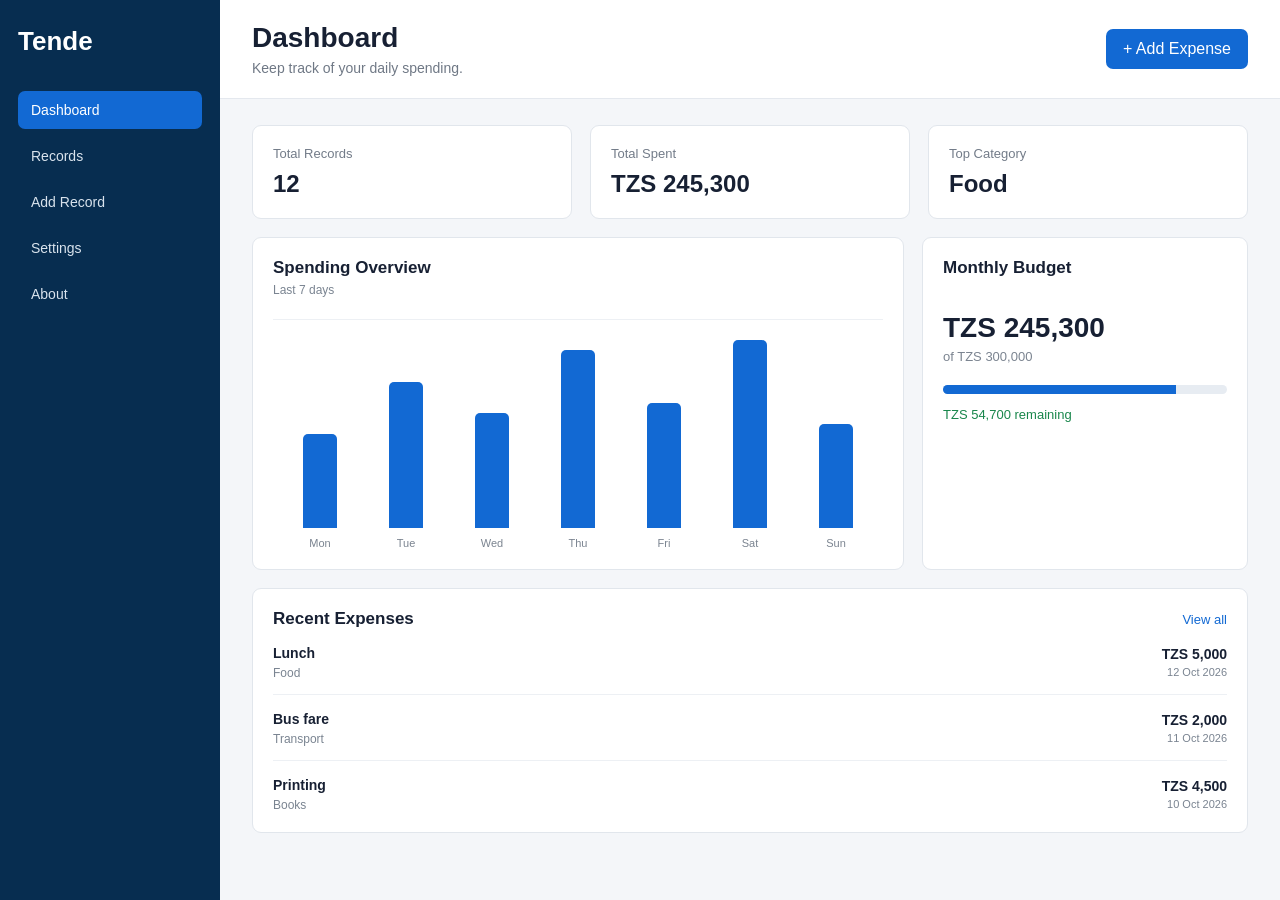
==== tende-finance-tracker-main/index.html @ 4e03a371 "Add M2 responsive interface" ====
<!DOCTYPE html>
<html lang="en">

<head>
    <meta charset="UTF-8">
    <meta name="viewport" content="width=device-width, initial-scale=1.0">
    <title>Tende</title>
    <link rel="stylesheet" href="styles/style.css">
</head>

<body>

    <div class="app">

        <aside class="sidebar">
            <div class="brand">
                <h2>Tende</h2>
            </div>

            <nav class="sidebar-nav">
                <a href="#dashboard" class="active">Dashboard</a>
                <a href="#records">Records</a>
                <a href="#add-record">Add Record</a>
                <a href="#settings">Settings</a>
                <a href="#about">About</a>
            </nav>
        </aside>

        <div class="main-area">

            <header class="topbar">
                <div>
                    <h1>Dashboard</h1>
                    <p>Keep track of your daily spending.</p>
                </div>

                <button class="add-btn">+ Add Expense</button>
            </header>

            <main>

                <section id="dashboard">

                    <div class="summary-grid">

                        <article class="summary-card">
                            <p>Total Records</p>
                            <h2 id="total-records">12</h2>
                        </article>

                        <article class="summary-card">
                            <p>Total Spent</p>
                            <h2 id="total-spent">TZS 245,300</h2>
                        </article>

                        <article class="summary-card">
                            <p>Top Category</p>
                            <h2 id="top-category">Food</h2>
                        </article>

                    </div>

                    <div class="dashboard-row">

                        <section class="panel chart-panel">
                            <div class="panel-header">
                                <div>
                                    <h2>Spending Overview</h2>
                                    <p>Last 7 days</p>
                                </div>
                            </div>

                            <div class="chart-box">
                                <div class="bar-group">
                                    <div class="bar" style="height: 45%"></div>
                                    <span>Mon</span>
                                </div>

                                <div class="bar-group">
                                    <div class="bar" style="height: 70%"></div>
                                    <span>Tue</span>
                                </div>

                                <div class="bar-group">
                                    <div class="bar" style="height: 55%"></div>
                                    <span>Wed</span>
                                </div>

                                <div class="bar-group">
                                    <div class="bar" style="height: 85%"></div>
                                    <span>Thu</span>
                                </div>

                                <div class="bar-group">
                                    <div class="bar" style="height: 60%"></div>
                                    <span>Fri</span>
                                </div>

                                <div class="bar-group">
                                    <div class="bar" style="height: 90%"></div>
                                    <span>Sat</span>
                                </div>

                                <div class="bar-group">
                                    <div class="bar" style="height: 50%"></div>
                                    <span>Sun</span>
                                </div>
                            </div>
                        </section>

                        <section class="panel budget-panel">
                            <h2>Monthly Budget</h2>

                            <div class="budget-number" id="budget-spent">
                                TZS 245,300
                            </div>

                            <p class="budget-limit">
                                of TZS 300,000
                            </p>

                            <div class="budget-track">
                                <div class="budget-fill"></div>
                            </div>

                            <p class="budget-status" id="budget-status">
                                TZS 54,700 remaining
                            </p>
                        </section>

                    </div>

                    <section class="panel recent-panel">

                        <div class="panel-header">
                            <h2>Recent Expenses</h2>
                            <a href="#records">View all</a>
                        </div>

                        <div class="recent-item">
                            <div>
                                <strong>Lunch</strong>
                                <p>Food</p>
                            </div>

                            <div class="recent-right">
                                <strong>TZS 5,000</strong>
                                <span>12 Oct 2026</span>
                            </div>
                        </div>

                        <div class="recent-item">
                            <div>
                                <strong>Bus fare</strong>
                                <p>Transport</p>
                            </div>

                            <div class="recent-right">
                                <strong>TZS 2,000</strong>
                                <span>11 Oct 2026</span>
                            </div>
                        </div>

                        <div class="recent-item">
                            <div>
                                <strong>Printing</strong>
                                <p>Books</p>
                            </div>

                            <div class="recent-right">
                                <strong>TZS 4,500</strong>
                                <span>10 Oct 2026</span>
                            </div>
                        </div>

                    </section>

                </section>


                <section id="records" class="page-screen">

                    <div class="section-heading">
                        <div>
                            <h1>Records</h1>
                            <p>View and manage your expenses.</p>
                        </div>

                        <button class="add-btn">+ Add Expense</button>
                    </div>

                    <section class="panel records-panel">

                        <div class="records-tools">
                            <input type="search" id="record-search" placeholder="Search expenses..."
                                aria-label="Search expenses">

                            <select id="category-filter" aria-label="Filter by category">
                                <option value="">All Categories</option>
                                <option>Food</option>
                                <option>Transport</option>
                                <option>Books</option>
                                <option>Entertainment</option>
                                <option>Fees</option>
                                <option>Other</option>
                            </select>

                            <select id="record-sort" aria-label="Sort expenses">
                                <option value="newest">Newest first</option>
                                <option value="oldest">Oldest first</option>
                                <option value="amount-high">Amount high to low</option>
                                <option value="amount-low">Amount low to high</option>
                            </select>
                        </div>

                        <div class="table-wrap">
                            <table>
                                <thead>
                                    <tr>
                                        <th>Date</th>
                                        <th>Description</th>
                                        <th>Category</th>
                                        <th>Amount</th>
                                        <th>Actions</th>
                                    </tr>
                                </thead>

                                <tbody id="records-body">
                                    <tr>
                                        <td>12 Oct 2026</td>
                                        <td>Lunch</td>
                                        <td>Food</td>
                                        <td>TZS 5,000</td>
                                        <td>
                                            <button class="action-btn">Edit</button>
                                            <button class="action-btn delete">Delete</button>
                                        </td>
                                    </tr>

                                    <tr>
                                        <td>11 Oct 2026</td>
                                        <td>Bus fare</td>
                                        <td>Transport</td>
                                        <td>TZS 2,000</td>
                                        <td>
                                            <button class="action-btn">Edit</button>
                                            <button class="action-btn delete">Delete</button>
                                        </td>
                                    </tr>

                                    <tr>
                                        <td>10 Oct 2026</td>
                                        <td>Printing</td>
                                        <td>Books</td>
                                        <td>TZS 4,500</td>
                                        <td>
                                            <button class="action-btn">Edit</button>
                                            <button class="action-btn delete">Delete</button>
                                        </td>
                                    </tr>
                                </tbody>
                            </table>
                        </div>

                    </section>

                </section>


                <section id="add-record" class="page-screen">

                    <div class="section-heading">
                        <div>
                            <h1>Add Record</h1>
                            <p>Add a new expense.</p>
                        </div>
                    </div>

                    <section class="panel form-panel">

                        <form id="expense-form">

                            <div class="form-group">
                                <label for="description">Description</label>
                                <input type="text" id="description" name="description" placeholder="Lunch at cafeteria">
                                <small class="error-message" id="description-error"></small>
                            </div>

                            <div class="form-group">
                                <label for="amount">Amount</label>
                                <input type="number" id="amount" name="amount" placeholder="5000">
                                <small class="error-message" id="amount-error"></small>
                            </div>

                            <div class="form-group">
                                <label for="category">Category</label>
                                <select id="category" name="category">
                                    <option value="">Choose category</option>
                                    <option>Food</option>
                                    <option>Transport</option>
                                    <option>Books</option>
                                    <option>Entertainment</option>
                                    <option>Fees</option>
                                    <option>Other</option>
                                </select>
                                <small class="error-message" id="category-error"></small>
                            </div>

                            <div class="form-group">
                                <label for="date">Date</label>
                                <input type="date" id="date" name="date">
                                <small class="error-message" id="date-error"></small>
                            </div>

                            <div class="form-actions">
                                <button type="submit" class="add-btn">
                                    Save Expense
                                </button>

                                <button type="reset" class="cancel-btn">
                                    Cancel
                                </button>
                            </div>

                            <p id="form-status" class="form-status" aria-live="polite"></p>

                        </form>

                    </section>

                </section>


                <section id="settings" class="page-screen">

                    <div class="section-heading">
                        <div>
                            <h1>Settings</h1>
                            <p>Manage your preferences and saved data.</p>
                        </div>
                    </div>

                    <div class="settings-grid">

                        <section class="panel">
                            <h2>Currency</h2>

                            <div class="form-group">
                                <label for="currency">Base currency</label>
                                <select id="currency">
                                    <option value="TZS">TZS</option>
                                    <option value="USD">USD</option>
                                    <option value="RWF">RWF</option>
                                </select>
                            </div>

                            <div class="form-group">
                                <label for="usd-rate">USD rate</label>
                                <input type="number" id="usd-rate" value="2600">
                            </div>

                            <div class="form-group">
                                <label for="rwf-rate">RWF rate</label>
                                <input type="number" id="rwf-rate" value="0.70" step="0.01">
                            </div>

                            <button class="add-btn">Save Settings</button>
                        </section>

                        <section class="panel">
                            <h2>Data</h2>

                            <p class="settings-text">
                                Export your records or import saved data.
                            </p>

                            <div class="settings-actions">
                                <button class="cancel-btn">Export JSON</button>
                                <button class="cancel-btn">Import JSON</button>
                                <button class="danger-btn">Clear Data</button>
                            </div>
                        </section>

                    </div>

                </section>


                <section id="about" class="page-screen">

                    <div class="section-heading">
                        <div>
                            <h1>About Tende</h1>
                            <p>A simple student finance tracker.</p>
                        </div>
                    </div>

                    <section class="panel about-panel">

                        <h2>What is Tende?</h2>

                        <p>
                            Tende is a simple finance tracker made for students.
                            It helps a student record expenses and understand
                            where most of their money is going.
                        </p>

                        <p>
                            I built it around common student expenses such as
                            food, transport, books, entertainment and fees.
                        </p>

                        <div class="about-details">
                            <p><strong>Built by:</strong> Fanuel Kangira</p>
                            <p><strong>GitHub:</strong> fkangira</p>
                            <p><strong>Project:</strong> Web Development Assignment</p>
                        </div>

                    </section>

                </section>

            </main>

        </div>

    </div>

    <script src="scripts/validators.js"></script>
    <script src="scripts/state.js"></script>
    <script src="scripts/search.js"></script>
    <script src="scripts/ui.js"></script>
    <script src="scripts/app.js"></script>
</body>

</html>
---- tende-finance-tracker-main/styles/style.css ----
* {
    box-sizing: border-box;
}

body {
    margin: 0;
    font-family: Arial, sans-serif;
    background: #f4f6f9;
    color: #172033;
}

button,
input,
select {
    font: inherit;
}

.app {
    display: flex;
    min-height: 100vh;
}

/* sidebar */

.sidebar {
    width: 220px;
    min-height: 100vh;
    background: #072d50;
    color: white;
    padding: 26px 18px;
}

.brand h2 {
    margin: 0 0 34px;
    font-size: 26px;
}

.sidebar-nav {
    display: flex;
    flex-direction: column;
    gap: 8px;
}

.sidebar-nav a {
    color: #d9e3ed;
    text-decoration: none;
    padding: 11px 13px;
    border-radius: 7px;
    font-size: 14px;
}

.sidebar-nav a:hover,
.sidebar-nav a:focus,
.sidebar-nav a.active {
    background: #1269d3;
    color: white;
}

/* main area */

.main-area {
    flex: 1;
    min-width: 0;
}

.topbar {
    min-height: 92px;
    background: white;
    border-bottom: 1px solid #e4e8ee;
    padding: 22px 32px;
    display: flex;
    align-items: center;
    justify-content: space-between;
    gap: 20px;
}

.topbar h1 {
    margin: 0;
    font-size: 28px;
}

.topbar p {
    margin: 6px 0 0;
    color: #6f7885;
    font-size: 14px;
}

.add-btn {
    border: 0;
    background: #1269d3;
    color: white;
    padding: 11px 17px;
    border-radius: 7px;
    cursor: pointer;
}

.add-btn:hover,
.add-btn:focus {
    background: #0e5bb8;
}

main {
    padding: 26px 32px 40px;
}

/* summary cards */

.summary-grid {
    display: grid;
    grid-template-columns: repeat(3, 1fr);
    gap: 18px;
    margin-bottom: 18px;
}

.summary-card,
.panel {
    background: white;
    border: 1px solid #e1e6ec;
    border-radius: 9px;
}

.summary-card {
    padding: 20px;
}

.summary-card p {
    margin: 0 0 9px;
    color: #737c89;
    font-size: 13px;
}

.summary-card h2 {
    margin: 0;
    font-size: 24px;
}

/* middle section */

.dashboard-row {
    display: grid;
    grid-template-columns: 2fr 1fr;
    gap: 18px;
    margin-bottom: 18px;
}

.panel {
    padding: 20px;
}

.panel-header {
    display: flex;
    align-items: center;
    justify-content: space-between;
    gap: 15px;
}

.panel-header h2,
.budget-panel h2 {
    margin: 0;
    font-size: 17px;
}

.panel-header p {
    margin: 5px 0 0;
    color: #7a8491;
    font-size: 12px;
}

.panel-header a {
    color: #1269d3;
    text-decoration: none;
    font-size: 13px;
}

/* chart */

.chart-box {
    height: 230px;
    margin-top: 22px;
    display: flex;
    align-items: flex-end;
    justify-content: space-between;
    gap: 16px;
    padding: 20px 12px 0;
    border-top: 1px solid #edf0f4;
}

.bar-group {
    flex: 1;
    height: 100%;
    display: flex;
    flex-direction: column;
    justify-content: flex-end;
    align-items: center;
    gap: 9px;
}

.bar {
    width: 70%;
    max-width: 34px;
    background: #1269d3;
    border-radius: 5px 5px 0 0;
}

.bar-group span {
    color: #7b8490;
    font-size: 11px;
}

/* budget */

.budget-panel {
    display: flex;
    flex-direction: column;
}

.budget-number {
    margin-top: 34px;
    font-size: 28px;
    font-weight: bold;
}

.budget-limit {
    margin: 5px 0 21px;
    color: #7b8490;
    font-size: 13px;
}

.budget-track {
    width: 100%;
    height: 9px;
    background: #e7ecf2;
    border-radius: 20px;
    overflow: hidden;
}

.budget-fill {
    width: 82%;
    height: 100%;
    background: #1269d3;
}

.budget-status {
    margin: 13px 0 0;
    color: #18864b;
    font-size: 13px;
}

/* recent expenses */

.recent-panel {
    padding-bottom: 5px;
}

.recent-item {
    min-height: 66px;
    padding: 14px 0;
    border-bottom: 1px solid #edf0f4;
    display: flex;
    justify-content: space-between;
    align-items: center;
    gap: 16px;
}

.recent-item:last-child {
    border-bottom: 0;
}

.recent-item strong {
    font-size: 14px;
}

.recent-item p {
    margin: 4px 0 0;
    color: #7a8491;
    font-size: 12px;
}

.recent-right {
    text-align: right;
    display: flex;
    flex-direction: column;
    gap: 4px;
}

.recent-right span {
    color: #7a8491;
    font-size: 11px;
}

/* focus */

a:focus-visible,
button:focus-visible {
    outline: 3px solid #8fc3ff;
    outline-offset: 2px;
}

/* tablet */

@media (max-width: 900px) {
    .summary-grid {
        grid-template-columns: 1fr 1fr;
    }

    .dashboard-row {
        grid-template-columns: 1fr;
    }
}

/* mobile */

@media (max-width: 700px) {
    .app {
        display: block;
    }

    .sidebar {
        width: 100%;
        min-height: auto;
        padding: 16px;
    }

    .brand h2 {
        margin-bottom: 14px;
    }

    .sidebar-nav {
        flex-direction: row;
        overflow-x: auto;
    }

    .sidebar-nav a {
        white-space: nowrap;
    }

    .topbar {
        padding: 18px;
    }

    main {
        padding: 18px;
    }

    .summary-grid {
        grid-template-columns: 1fr;
    }
}

@media (max-width: 500px) {
    .topbar {
        align-items: flex-start;
        flex-direction: column;
    }

    .add-btn {
        width: 100%;
    }

    .chart-box {
        gap: 8px;
        padding-left: 2px;
        padding-right: 2px;
    }

    .recent-item {
        align-items: flex-start;
    }
}

/* records screen */

.page-screen {
    margin-top: 34px;
}

.section-heading {
    display: flex;
    align-items: center;
    justify-content: space-between;
    gap: 20px;
    margin-bottom: 18px;
}

.section-heading h1 {
    margin: 0;
    font-size: 26px;
}

.section-heading p {
    margin: 6px 0 0;
    color: #6f7885;
    font-size: 14px;
}

.records-panel {
    padding: 0;
    overflow: hidden;
}

.records-tools {
    display: flex;
    gap: 12px;
    padding: 18px;
    border-bottom: 1px solid #edf0f4;
}

.records-tools input,
.records-tools select {
    border: 1px solid #d8dee7;
    background: white;
    color: #172033;
    padding: 10px 12px;
    border-radius: 7px;
}

.records-tools input {
    flex: 1;
    min-width: 220px;
}

.table-wrap {
    overflow-x: auto;
}

table {
    width: 100%;
    border-collapse: collapse;
}

th,
td {
    text-align: left;
    padding: 15px 18px;
    border-bottom: 1px solid #edf0f4;
}

th {
    background: #f8fafc;
    color: #697382;
    font-size: 12px;
}

td {
    font-size: 14px;
}

.action-btn {
    border: 0;
    background: transparent;
    color: #1269d3;
    cursor: pointer;
    padding: 4px 6px;
}

.action-btn.delete {
    color: #c23d32;
}

@media (max-width: 700px) {
    .section-heading {
        align-items: flex-start;
        flex-direction: column;
    }

    .section-heading .add-btn {
        width: 100%;
    }

    .records-tools {
        flex-direction: column;
    }

    .records-tools input,
    .records-tools select {
        width: 100%;
        min-width: 0;
    }
}

/* add record screen */

.form-panel {
    max-width: 720px;
}

.form-group {
    display: flex;
    flex-direction: column;
    gap: 7px;
    margin-bottom: 18px;
}

.form-group label {
    font-size: 13px;
    font-weight: 600;
}

.form-group input,
.form-group select {
    width: 100%;
    padding: 11px 12px;
    border: 1px solid #d8dee7;
    border-radius: 7px;
    background: white;
    color: #172033;
}

.form-group input:focus,
.form-group select:focus {
    outline: 3px solid #cfe3ff;
    border-color: #1269d3;
}

.form-actions {
    display: flex;
    gap: 10px;
    margin-top: 6px;
}

.cancel-btn {
    border: 1px solid #d2d8e0;
    background: white;
    color: #172033;
    padding: 11px 17px;
    border-radius: 7px;
    cursor: pointer;
}

.cancel-btn:hover,
.cancel-btn:focus {
    background: #f4f6f9;
}

@media (max-width: 500px) {
    .form-actions {
        flex-direction: column;
    }

    .form-actions button {
        width: 100%;
    }
}

/* settings screen */

.settings-grid {
    display: grid;
    grid-template-columns: 1fr 1fr;
    gap: 18px;
}

.settings-grid h2 {
    margin-top: 0;
    margin-bottom: 20px;
    font-size: 17px;
}

.settings-text {
    margin-top: 0;
    margin-bottom: 18px;
    color: #6f7885;
    font-size: 14px;
    line-height: 1.5;
}

.settings-actions {
    display: flex;
    flex-direction: column;
    gap: 10px;
}

.danger-btn {
    border: 1px solid #e4b8b4;
    background: white;
    color: #c23d32;
    padding: 11px 17px;
    border-radius: 7px;
    cursor: pointer;
}

.danger-btn:hover,
.danger-btn:focus {
    background: #fff4f3;
}

@media (max-width: 700px) {
    .settings-grid {
        grid-template-columns: 1fr;
    }
}

/* about screen */

.about-panel {
    max-width: 760px;
}

.about-panel h2 {
    margin-top: 0;
    font-size: 18px;
}

.about-panel p {
    color: #5f6875;
    line-height: 1.6;
}

.about-details {
    margin-top: 24px;
    padding-top: 18px;
    border-top: 1px solid #edf0f4;
}

.about-details p {
    margin: 8px 0;
}

/* page switching */

.page-screen {
    display: none;
}

.page-screen.active-screen {
    display: block;
}

/* form errors */

.error-message {
    min-height: 16px;
    color: #c23d32;
    font-size: 12px;
}

.input-error {
    border-color: #c23d32 !important;
}

.form-status {
    min-height: 18px;
    margin: 14px 0 0;
    color: #18864b;
    font-size: 13px;
}
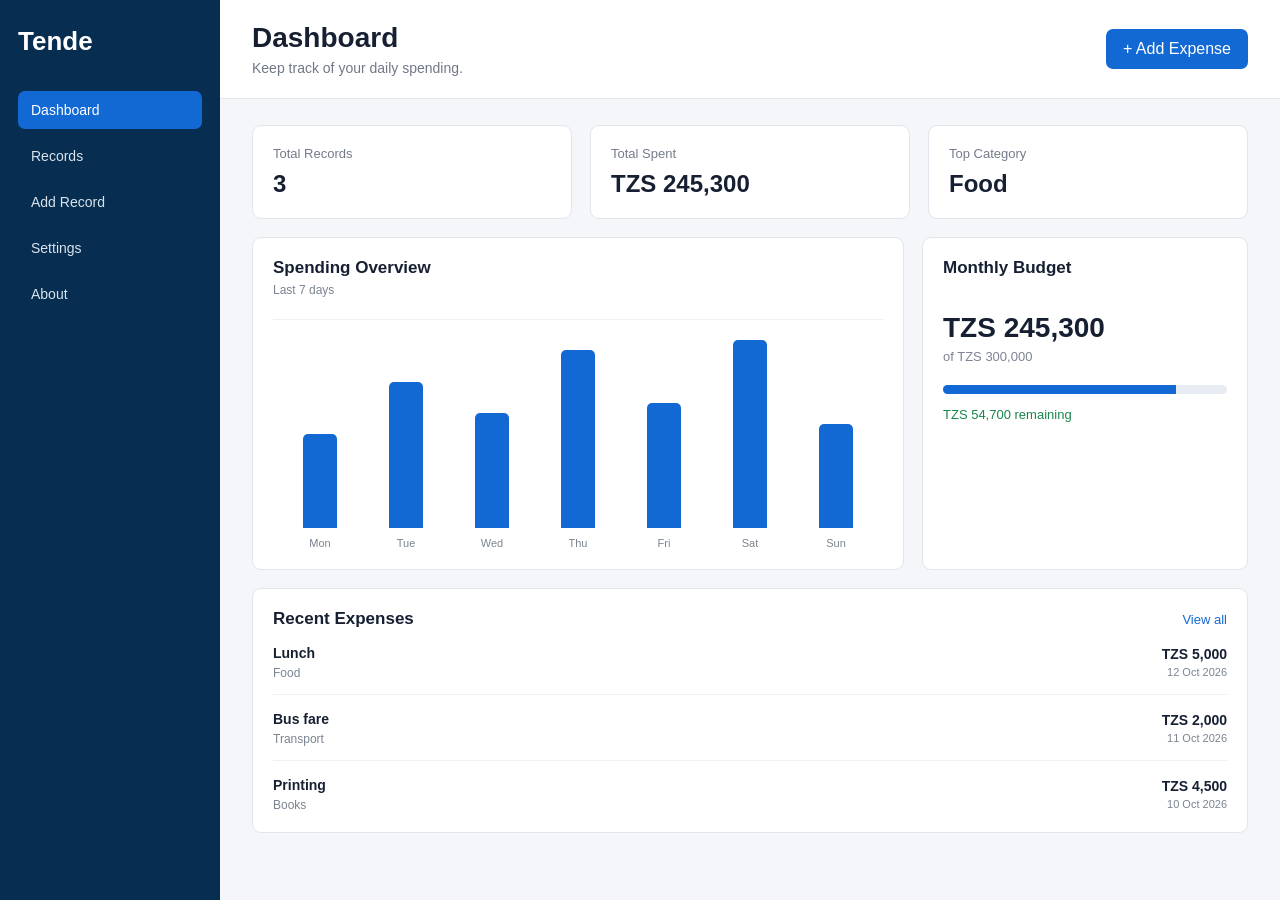
==== commit 60639c5f: "Add M5 dashboard calculations" ====
--- a/tende-finance-tracker-main/index.html
+++ b/tende-finance-tracker-main/index.html
@@ -120,7 +120,7 @@
                             </p>
 
                             <div class="budget-track">
-                                <div class="budget-fill"></div>
+                                <div class="budget-fill" id="budget-fill" style="width:82;"></div>
                             </div>
 
                             <p class="budget-status" id="budget-status">
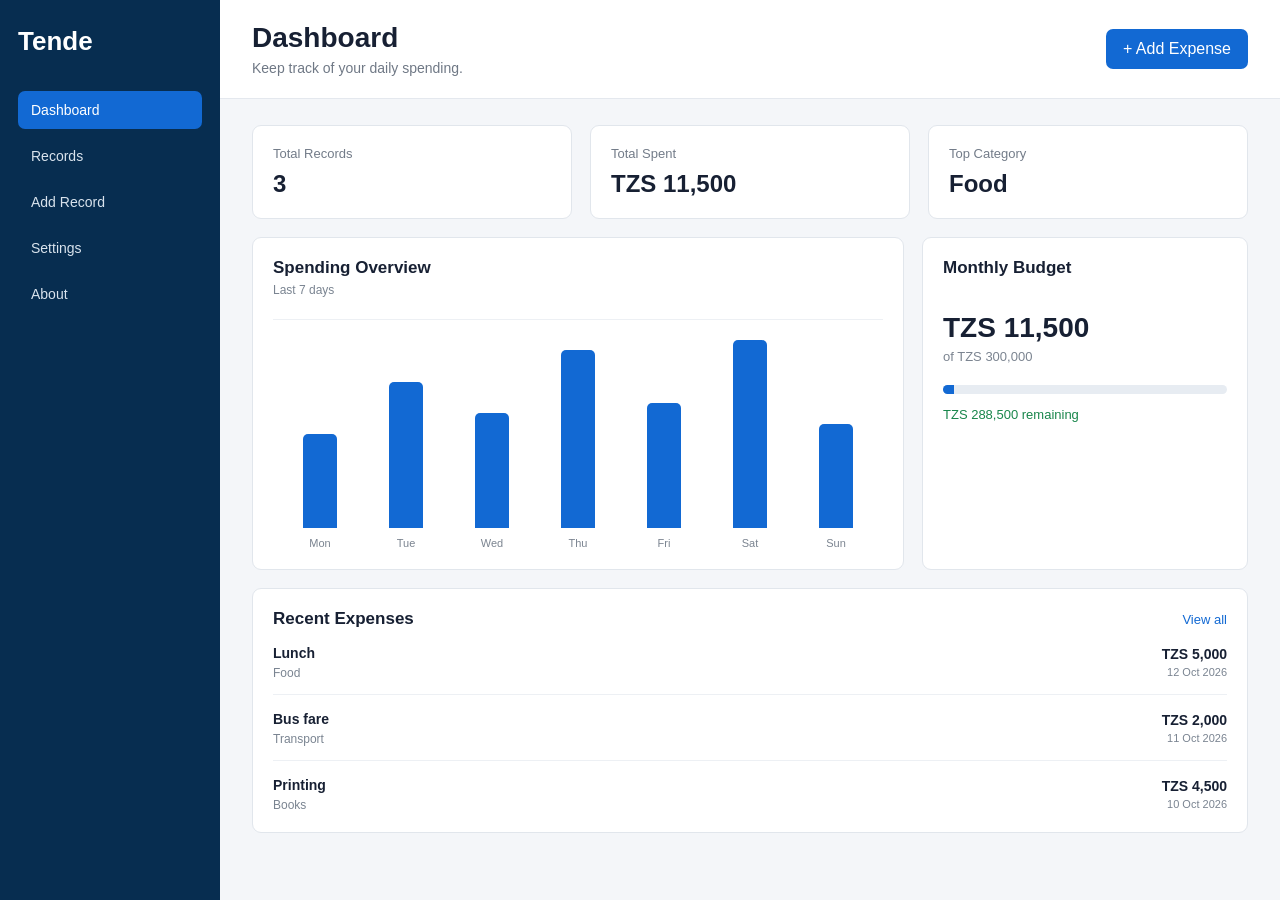
==== commit afdb7a16: "Add M6 local storage and record management" ====
--- a/tende-finance-tracker-main/index.html
+++ b/tende-finance-tracker-main/index.html
@@ -426,11 +426,12 @@
 
     </div>
 
-    <script src="scripts/validators.js"></script>
-    <script src="scripts/state.js"></script>
-    <script src="scripts/search.js"></script>
-    <script src="scripts/ui.js"></script>
-    <script src="scripts/app.js"></script>
 </body>
+<script src="scripts/validators.js"></script>
+<script src="scripts/state.js"></script>
+<script src="scripts/search.js"></script>
+<script src="scripts/ui.js"></script>
+<script src="scripts/storage.js"></script>
+<script src="scripts/app.js"></script>
 
 </html>
